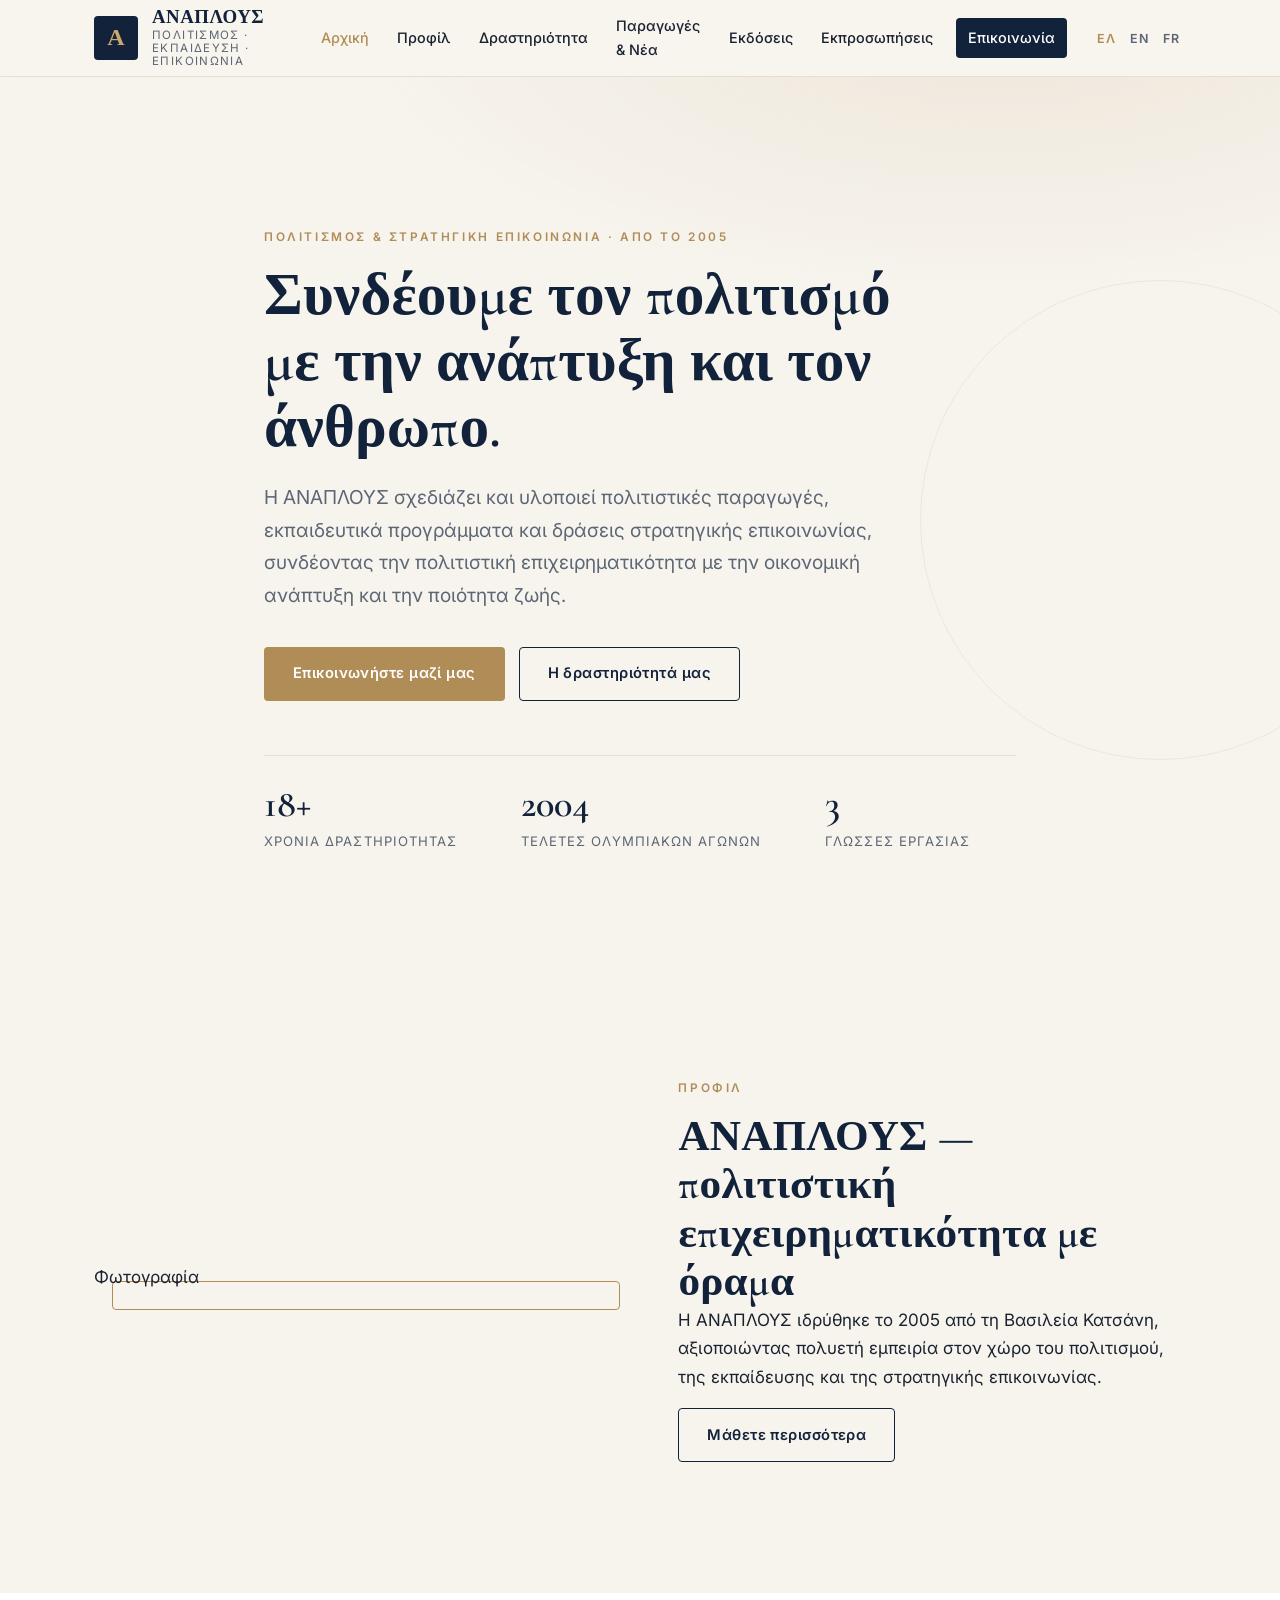
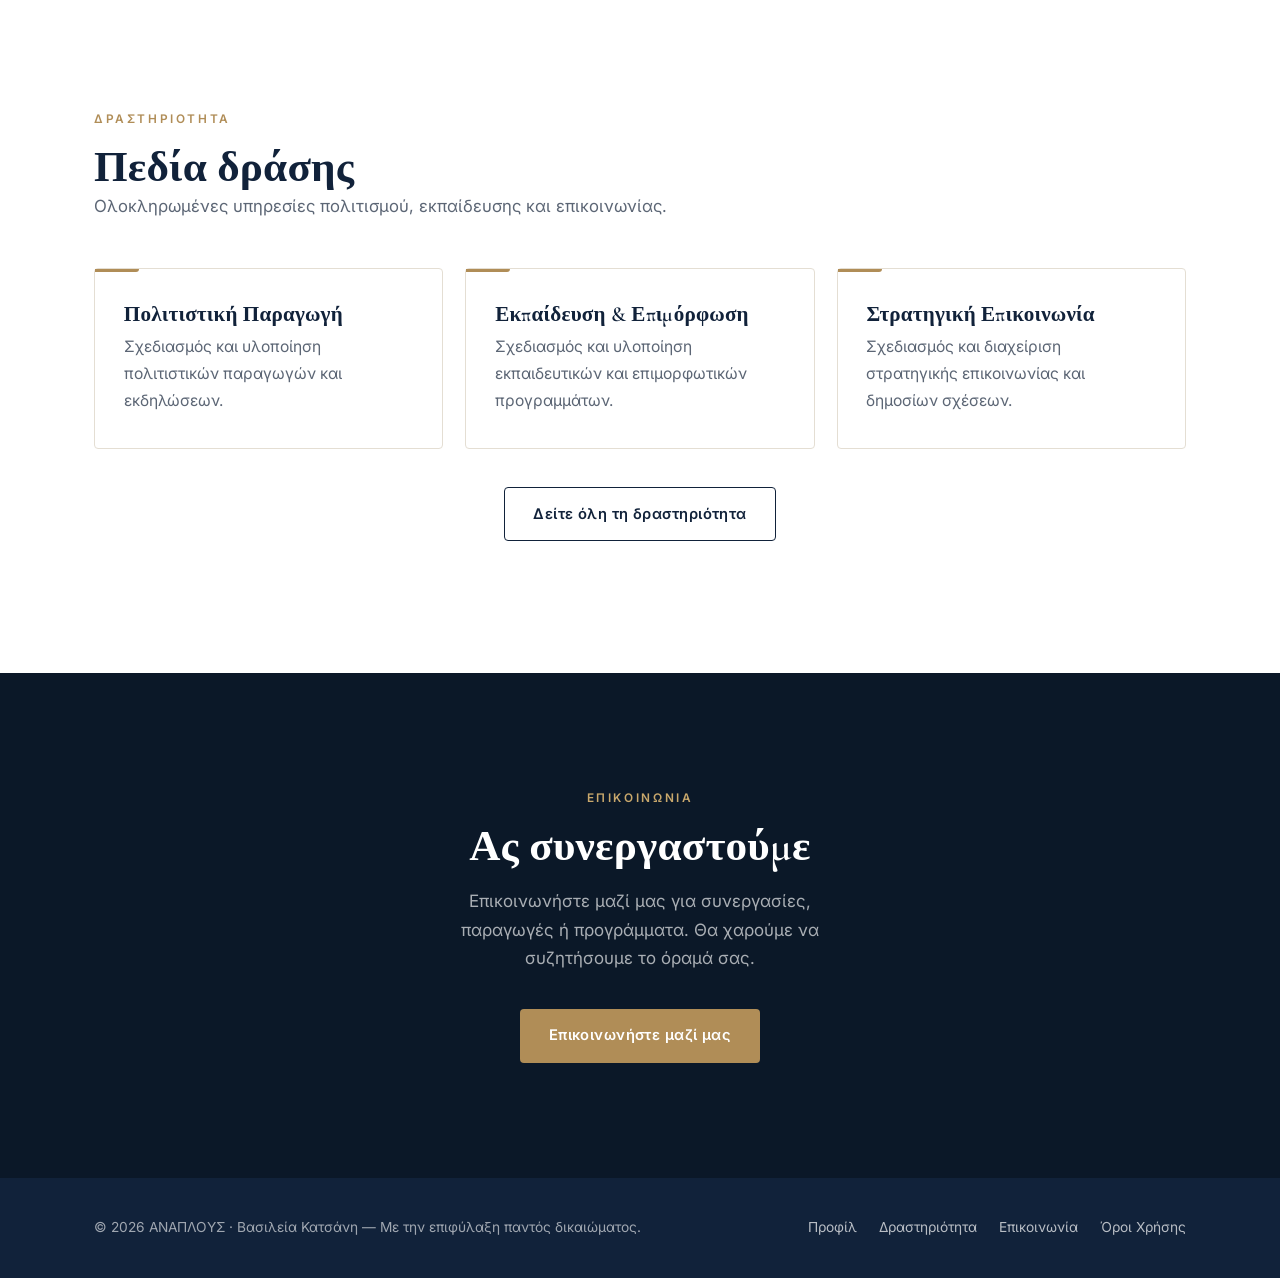
==== index.html @ 5180a160 "Law office website — multi-page demo (EL/EN/FR)" ====
<!DOCTYPE html>
<html lang="el">
<head>
  <meta charset="UTF-8" />
  <meta name="viewport" content="width=device-width, initial-scale=1.0" />
  <meta name="description" content="ΑΝΑΠΛΟΥΣ — πολιτιστικές παραγωγές, εκπαιδευτικά προγράμματα και στρατηγική επικοινωνία. Ίδρυση 2005, Βασιλεία Κατσάνη." />
  <title>ΑΝΑΠΛΟΥΣ | Βασιλεία Κατσάνη</title>
  <link rel="preconnect" href="https://fonts.googleapis.com" />
  <link rel="preconnect" href="https://fonts.gstatic.com" crossorigin />
  <link href="https://fonts.googleapis.com/css2?family=Cormorant+Garamond:wght@500;600;700&family=Inter:wght@300;400;500;600&display=swap" rel="stylesheet" />
  <link rel="stylesheet" href="css/styles.css" />
</head>
<body>
  <!-- ============ HEADER / NAV ============ -->
  <header class="site-header" id="top">
    <div class="container header-inner">
      <a href="index.html" class="brand">
        <span class="brand-mark">Α</span>
        <span class="brand-text">
          <strong>ΑΝΑΠΛΟΥΣ</strong>
          <em data-i18n="brand.role">Πολιτισμός &middot; Εκπαίδευση &middot; Επικοινωνία</em>
        </span>
      </a>
      <nav class="main-nav" aria-label="Κύρια πλοήγηση">
        <button class="nav-toggle" aria-expanded="false" aria-controls="nav-list">
          <span></span><span></span><span></span>
        </button>
        <ul id="nav-list">
          <li><a href="index.html" aria-current="page" data-i18n="nav.home">Αρχική</a></li>
          <li><a href="profile.html" data-i18n="nav.profile">Προφίλ</a></li>
          <li><a href="areas.html" data-i18n="nav.areas">Δραστηριότητα</a></li>
          <li><a href="news.html" data-i18n="nav.news">Παραγωγές &amp; Νέα</a></li>
          <li><a href="publications.html" data-i18n="nav.publications">Εκδόσεις</a></li>
          <li><a href="representations.html" data-i18n="nav.representations">Εκπροσωπήσεις</a></li>
          <li><a href="contact.html" class="nav-cta" data-i18n="nav.contact">Επικοινωνία</a></li>
        </ul>
      </nav>
      <div class="lang-switch" aria-label="Επιλογή γλώσσας">
        <button class="lang active" data-lang="el">ΕΛ</button>
        <button class="lang" data-lang="en">EN</button>
        <button class="lang" data-lang="fr">FR</button>
      </div>
    </div>
  </header>

  <main>
    <!-- ============ HERO ============ -->
    <section class="hero" id="home">
      <div class="container hero-inner">
        <p class="eyebrow" data-i18n="hero.eyebrow">Πολιτισμός &amp; Στρατηγική Επικοινωνία &middot; Από το 2005</p>
        <h1 data-i18n-html="hero.title">Συνδέουμε τον πολιτισμό<br />με την ανάπτυξη και τον άνθρωπο.</h1>
        <p class="lead" data-i18n="hero.lead">
          Η ΑΝΑΠΛΟΥΣ σχεδιάζει και υλοποιεί πολιτιστικές παραγωγές, εκπαιδευτικά
          προγράμματα και δράσεις στρατηγικής επικοινωνίας, συνδέοντας την πολιτιστική
          επιχειρηματικότητα με την οικονομική ανάπτυξη και την ποιότητα ζωής.
        </p>
        <div class="hero-actions">
          <a href="contact.html" class="btn btn-primary" data-i18n="hero.cta1">Επικοινωνήστε μαζί μας</a>
          <a href="areas.html" class="btn btn-ghost" data-i18n="hero.cta2">Η δραστηριότητά μας</a>
        </div>
        <ul class="hero-stats">
          <li><strong>18+</strong><span data-i18n="stat.years">Χρόνια δραστηριότητας</span></li>
          <li><strong>2004</strong><span data-i18n="stat.cases">Τελετές Ολυμπιακών Αγώνων</span></li>
          <li><strong>3</strong><span data-i18n="stat.langs">Γλώσσες εργασίας</span></li>
        </ul>
      </div>
    </section>

    <!-- ============ PROFILE TEASER ============ -->
    <section class="section" id="profile-teaser">
      <div class="container grid-2">
        <div class="section-media">
          <img class="img-fade portrait" src="assets/portrait.jpg"
               alt="Βασιλεία Κατσάνη — ΑΝΑΠΛΟΥΣ" width="640" height="800" loading="lazy" />
          <div class="portrait-placeholder" data-fallback data-i18n="profile.portrait">Φωτογραφία</div>
        </div>
        <div>
          <p class="eyebrow" data-i18n="profile.eyebrow">Προφίλ</p>
          <h2 data-i18n="profile.title">ΑΝΑΠΛΟΥΣ — πολιτιστική επιχειρηματικότητα με όραμα</h2>
          <p data-i18n="profile.p1">
            Η ΑΝΑΠΛΟΥΣ ιδρύθηκε το 2005 από τη Βασιλεία Κατσάνη, αξιοποιώντας πολυετή
            εμπειρία στον χώρο του πολιτισμού, της εκπαίδευσης και της στρατηγικής επικοινωνίας.
          </p>
          <p>
            <a href="profile.html" class="btn btn-ghost" data-i18n="cta.more">Μάθετε περισσότερα</a>
          </p>
        </div>
      </div>
    </section>

    <!-- ============ ACTIVITY PREVIEW ============ -->
    <section class="section section-alt" id="areas-preview">
      <div class="container">
        <header class="section-head">
          <p class="eyebrow" data-i18n="areas.eyebrow">Δραστηριότητα</p>
          <h2 data-i18n="areas.title">Πεδία δράσης</h2>
          <p class="section-sub" data-i18n="areas.sub">Ολοκληρωμένες υπηρεσίες πολιτισμού, εκπαίδευσης και επικοινωνίας.</p>
        </header>
        <div class="cards">
          <article class="card">
            <h3 data-i18n="areas.c1.t">Πολιτιστική Παραγωγή</h3>
            <p data-i18n="areas.c1.p">Σχεδιασμός και υλοποίηση πολιτιστικών παραγωγών και εκδηλώσεων.</p>
          </article>
          <article class="card">
            <h3 data-i18n="areas.c3.t">Εκπαίδευση &amp; Επιμόρφωση</h3>
            <p data-i18n="areas.c3.p">Σχεδιασμός και υλοποίηση εκπαιδευτικών και επιμορφωτικών προγραμμάτων.</p>
          </article>
          <article class="card">
            <h3 data-i18n="areas.c5.t">Στρατηγική Επικοινωνία</h3>
            <p data-i18n="areas.c5.p">Σχεδιασμός και διαχείριση στρατηγικής επικοινωνίας και δημοσίων σχέσεων.</p>
          </article>
        </div>
        <p style="text-align:center; margin-top:2.4rem;">
          <a href="areas.html" class="btn btn-ghost" data-i18n="cta.allAreas">Δείτε όλη τη δραστηριότητα</a>
        </p>
      </div>
    </section>

    <!-- ============ CTA BAND ============ -->
    <section class="section section-dark cta-band">
      <div class="container">
        <p class="eyebrow light" data-i18n="contact.eyebrow">Επικοινωνία</p>
        <h2 data-i18n="contact.title">Ας συνεργαστούμε</h2>
        <p class="contact-intro" data-i18n="contact.intro">
          Επικοινωνήστε μαζί μας για συνεργασίες, παραγωγές ή προγράμματα.
          Θα χαρούμε να συζητήσουμε το όραμά σας.
        </p>
        <a href="contact.html" class="btn btn-primary" data-i18n="hero.cta1">Επικοινωνήστε μαζί μας</a>
      </div>
    </section>
  </main>

  <!-- ============ FOOTER ============ -->
  <footer class="site-footer">
    <div class="container footer-inner">
      <p>&copy; <span id="year"></span> ΑΝΑΠΛΟΥΣ &middot; Βασιλεία Κατσάνη — <span data-i18n="footer.copy">Με την επιφύλαξη παντός δικαιώματος.</span></p>
      <nav class="footer-nav">
        <a href="profile.html" data-i18n="footer.profile">Προφίλ</a>
        <a href="areas.html" data-i18n="footer.areas">Δραστηριότητα</a>
        <a href="contact.html" data-i18n="footer.contact">Επικοινωνία</a>
        <a href="#" data-i18n="footer.terms">Όροι Χρήσης</a>
      </nav>
    </div>
  </footer>

  <script src="js/main.js"></script>
</body>
</html>
---- css/styles.css ----
/* ============================================================
   Δικηγορικό Γραφείο — Stylesheet
   Palette: deep navy + warm gold, ivory background
   Type:   Cormorant Garamond (display) + Inter (body)
   ============================================================ */

:root {
  --navy:        #11223a;
  --navy-deep:   #0b1828;
  --navy-soft:   #1c3354;
  --gold:        #b08d57;
  --gold-light:  #c9a86c;
  --ivory:       #f7f4ee;
  --paper:       #ffffff;
  --ink:         #1a2230;
  --muted:       #5c6675;
  --line:        #e4ded3;

  --container:   1140px;
  --radius:      4px;
  --shadow-sm:   0 2px 10px rgba(17, 34, 58, .06);
  --shadow-md:   0 14px 40px rgba(17, 34, 58, .12);
  --ease:        cubic-bezier(.22, .61, .36, 1);

  --ff-display:  "Cormorant Garamond", Georgia, serif;
  --ff-body:     "Inter", system-ui, -apple-system, sans-serif;
}

/* ---------- Reset / base ---------- */
*, *::before, *::after { box-sizing: border-box; }

html { scroll-behavior: smooth; scroll-padding-top: 84px; }

body {
  margin: 0;
  font-family: var(--ff-body);
  font-weight: 400;
  font-size: 17px;
  line-height: 1.7;
  color: var(--ink);
  background: var(--ivory);
  -webkit-font-smoothing: antialiased;
}

h1, h2, h3 { font-family: var(--ff-display); font-weight: 600; line-height: 1.12; margin: 0; color: var(--navy); letter-spacing: .2px; }
h1 { font-size: clamp(2.4rem, 5vw, 3.7rem); }
h2 { font-size: clamp(1.9rem, 3.4vw, 2.7rem); }
h3 { font-size: 1.32rem; }

p  { margin: 0 0 1rem; }
a  { color: var(--gold); text-decoration: none; transition: color .2s var(--ease); }
a:hover { color: var(--navy); }
img { max-width: 100%; display: block; }

.container { width: 100%; max-width: var(--container); margin-inline: auto; padding-inline: 24px; }

/* ---------- Shared bits ---------- */
.eyebrow {
  font-family: var(--ff-body);
  text-transform: uppercase;
  letter-spacing: .22em;
  font-size: .74rem;
  font-weight: 600;
  color: var(--gold);
  margin: 0 0 .9rem;
}
.eyebrow.light { color: var(--gold-light); }

.section { padding: clamp(64px, 9vw, 116px) 0; }
.section-alt { background: var(--paper); }
.section-head { max-width: 640px; margin-bottom: 3rem; }
.section-sub { color: var(--muted); font-size: 1.05rem; }

.grid-2 { display: grid; grid-template-columns: 1fr 1fr; gap: clamp(32px, 6vw, 80px); align-items: center; }

/* ---------- Buttons ---------- */
.btn {
  display: inline-flex; align-items: center; justify-content: center;
  font-family: var(--ff-body); font-weight: 600; font-size: .92rem;
  letter-spacing: .03em;
  padding: .92em 1.9em; border-radius: var(--radius);
  cursor: pointer; border: 1.5px solid transparent;
  transition: transform .2s var(--ease), background .2s var(--ease), color .2s var(--ease), border-color .2s var(--ease);
}
.btn-primary { background: var(--gold); color: #fff; }
.btn-primary:hover { background: var(--navy); color: #fff; transform: translateY(-2px); }
.btn-ghost { border-color: var(--navy); color: var(--navy); }
.btn-ghost:hover { background: var(--navy); color: #fff; transform: translateY(-2px); }

/* ============================================================
   HEADER / NAV
   ============================================================ */
.site-header {
  position: sticky; top: 0; z-index: 50;
  background: rgba(247, 244, 238, .88);
  backdrop-filter: saturate(160%) blur(10px);
  border-bottom: 1px solid var(--line);
  transition: box-shadow .3s var(--ease);
}
.site-header.scrolled { box-shadow: var(--shadow-sm); }
.header-inner { display: flex; align-items: center; justify-content: space-between; gap: 24px; min-height: 76px; }

.brand { display: flex; align-items: center; gap: 14px; color: var(--navy); }
.brand-mark {
  width: 44px; height: 44px; flex: none;
  display: grid; place-items: center;
  background: var(--navy); color: var(--gold-light);
  font-family: var(--ff-display); font-weight: 700; font-size: 1.5rem;
  border-radius: var(--radius);
}
.brand-text { display: flex; flex-direction: column; line-height: 1.15; }
.brand-text strong { font-family: var(--ff-display); font-size: 1.18rem; font-weight: 600; letter-spacing: .5px; }
.brand-text em { font-style: normal; font-size: .72rem; letter-spacing: .12em; text-transform: uppercase; color: var(--muted); }

.main-nav { display: flex; align-items: center; }
.main-nav ul { list-style: none; display: flex; align-items: center; gap: 4px; margin: 0; padding: 0; }
.main-nav a {
  display: block; padding: .55em .85em; border-radius: var(--radius);
  color: var(--ink); font-size: .9rem; font-weight: 500;
  transition: color .2s var(--ease), background .2s var(--ease);
}
.main-nav a:hover { color: var(--gold); }
.main-nav a[aria-current="page"] { color: var(--gold); }
.main-nav a.nav-cta { background: var(--navy); color: #fff; margin-left: .4rem; }
.main-nav a.nav-cta:hover,
.main-nav a.nav-cta[aria-current="page"] { background: var(--gold); color: #fff; }

.nav-toggle { display: none; background: none; border: 0; cursor: pointer; width: 40px; height: 40px; padding: 8px; }
.nav-toggle span { display: block; height: 2px; background: var(--navy); border-radius: 2px; transition: transform .3s var(--ease), opacity .2s var(--ease); }
.nav-toggle span + span { margin-top: 6px; }
.nav-toggle[aria-expanded="true"] span:nth-child(1) { transform: translateY(8px) rotate(45deg); }
.nav-toggle[aria-expanded="true"] span:nth-child(2) { opacity: 0; }
.nav-toggle[aria-expanded="true"] span:nth-child(3) { transform: translateY(-8px) rotate(-45deg); }

.lang-switch { display: flex; gap: 2px; }
.lang-switch .lang {
  background: none; border: 0; cursor: pointer;
  font-family: var(--ff-body); font-size: .78rem; font-weight: 600; letter-spacing: .06em;
  color: var(--muted); padding: .35em .5em; border-radius: 3px;
  transition: color .2s var(--ease);
}
.lang-switch .lang:hover { color: var(--navy); }
.lang-switch .lang.active { color: var(--gold); }

/* ============================================================
   HERO
   ============================================================ */
.hero {
  position: relative; overflow: hidden;
  background:
    radial-gradient(1100px 480px at 78% -8%, rgba(176, 141, 87, .14), transparent 60%),
    linear-gradient(180deg, var(--ivory), var(--ivory));
  padding: clamp(72px, 12vw, 150px) 0 clamp(60px, 9vw, 110px);
}
.hero::after {
  content: ""; position: absolute; right: -120px; top: 50%; transform: translateY(-50%);
  width: 480px; height: 480px; border: 1px solid var(--line); border-radius: 50%;
  opacity: .6; pointer-events: none;
}
.hero-inner { position: relative; max-width: 800px; }
.hero h1 { margin-bottom: 1.3rem; }
.hero .lead { font-size: 1.2rem; color: var(--muted); max-width: 620px; }
.hero-actions { display: flex; flex-wrap: wrap; gap: 14px; margin: 2.2rem 0 0; }

.hero-stats {
  list-style: none; display: flex; flex-wrap: wrap; gap: clamp(28px, 5vw, 64px);
  margin: 3.4rem 0 0; padding: 1.8rem 0 0; border-top: 1px solid var(--line);
}
.hero-stats li { display: flex; flex-direction: column; }
.hero-stats strong { font-family: var(--ff-display); font-size: 2.4rem; font-weight: 600; color: var(--navy); line-height: 1; }
.hero-stats span { font-size: .82rem; letter-spacing: .08em; text-transform: uppercase; color: var(--muted); margin-top: .4rem; }

/* ============================================================
   PROFILE / ABOUT
   ============================================================ */
.section-media { position: relative; }
.portrait {
  width: 100%; aspect-ratio: 4 / 5; object-fit: cover;
  border-radius: var(--radius); display: block;
  background: linear-gradient(160deg, var(--navy), var(--navy-soft));
  box-shadow: var(--shadow-md);
}
.section-media::before {
  content: ""; position: absolute; inset: 18px -18px -18px 18px;
  border: 1px solid var(--gold); border-radius: var(--radius); z-index: -1;
}

.check-list { list-style: none; margin: 1.6rem 0 0; padding: 0; }
.check-list li { position: relative; padding-left: 1.9rem; margin-bottom: .85rem; color: var(--ink); }
.check-list li::before {
  content: ""; position: absolute; left: 0; top: .5em;
  width: 9px; height: 9px; border: 2px solid var(--gold);
  border-top: 0; border-right: 0; transform: rotate(-45deg);
}

/* ============================================================
   PRACTICE AREAS — cards
   ============================================================ */
.cards { display: grid; grid-template-columns: repeat(3, 1fr); gap: 22px; }
.card {
  background: var(--ivory); border: 1px solid var(--line); border-radius: var(--radius);
  padding: 2.1rem 1.8rem; position: relative;
  transition: transform .25s var(--ease), box-shadow .25s var(--ease), border-color .25s var(--ease);
}
.section-alt .card { background: var(--paper); }
.card::before {
  content: ""; position: absolute; left: 0; top: 0; height: 3px; width: 44px;
  background: var(--gold); border-radius: 0 0 3px 0;
  transition: width .3s var(--ease);
}
.card:hover { transform: translateY(-5px); box-shadow: var(--shadow-md); border-color: transparent; }
.card:hover::before { width: 100%; }
.card h3 { margin-bottom: .5rem; }
.card p { color: var(--muted); margin: 0; font-size: .98rem; }

/* ============================================================
   NEWS
   ============================================================ */
.news-list { display: grid; grid-template-columns: repeat(3, 1fr); gap: 26px; }
.news-item { border-top: 2px solid var(--navy); padding-top: 1.2rem; }
.news-item time { font-size: .78rem; letter-spacing: .1em; text-transform: uppercase; color: var(--gold); font-weight: 600; }
.news-item h3 { font-size: 1.3rem; margin: .5rem 0 .6rem; }
.news-item p { color: var(--muted); font-size: .96rem; margin: 0; }

/* ============================================================
   PUBLICATIONS
   ============================================================ */
.pub-list { list-style: none; margin: 0; padding: 0; }
.pub-list li {
  display: grid; grid-template-columns: 88px 1fr; gap: 24px;
  padding: 1.6rem 0; border-bottom: 1px solid var(--line);
}
.pub-list li:first-child { border-top: 1px solid var(--line); }
.pub-year { font-family: var(--ff-display); font-size: 1.7rem; color: var(--gold); font-weight: 600; }
.pub-list h3 { font-size: 1.22rem; margin-bottom: .35rem; }
.pub-list p { color: var(--muted); font-size: .96rem; margin: 0; }

/* ============================================================
   REPRESENTATIONS — logos + testimonial
   ============================================================ */
.logos { display: grid; grid-template-columns: repeat(6, 1fr); gap: 16px; margin-bottom: 3.4rem; }
.logo-box {
  aspect-ratio: 3 / 2; display: grid; place-items: center;
  border: 1px solid var(--line); border-radius: var(--radius);
  color: var(--muted); font-size: .82rem; letter-spacing: .04em;
  background: var(--paper); transition: border-color .2s var(--ease), color .2s var(--ease);
}
.logo-box:hover { border-color: var(--gold); color: var(--navy); }

.testimonial {
  max-width: 780px; margin: 0 auto; text-align: center;
  font-family: var(--ff-display); font-size: clamp(1.4rem, 2.6vw, 1.95rem);
  line-height: 1.4; color: var(--navy); font-style: italic; position: relative;
  padding-top: 1.6rem;
}
.testimonial::before {
  content: "\201C"; font-family: var(--ff-display); font-size: 4rem; color: var(--gold);
  display: block; line-height: .4; margin-bottom: .4rem;
}
.testimonial cite { display: block; margin-top: 1.2rem; font-family: var(--ff-body); font-style: normal; font-size: .9rem; letter-spacing: .06em; color: var(--muted); }

/* ============================================================
   CONTACT (dark)
   ============================================================ */
.section-dark { background: var(--navy-deep); color: rgba(255, 255, 255, .8); }
.section-dark h2 { color: #fff; }
.section-dark .contact-intro { color: rgba(255, 255, 255, .65); max-width: 420px; }

.contact-details { list-style: none; margin: 2rem 0 0; padding: 0; }
.contact-details li { padding: .9rem 0; border-bottom: 1px solid rgba(255, 255, 255, .1); display: flex; flex-direction: column; }
.contact-details li span { font-size: .72rem; letter-spacing: .14em; text-transform: uppercase; color: var(--gold-light); margin-bottom: .25rem; }
.contact-details a { color: #fff; }
.contact-details a:hover { color: var(--gold-light); }

.contact-form { background: rgba(255, 255, 255, .04); border: 1px solid rgba(255, 255, 255, .1); border-radius: var(--radius); padding: clamp(24px, 4vw, 38px); }
.field { margin-bottom: 1.2rem; }
.field label { display: block; font-size: .78rem; letter-spacing: .1em; text-transform: uppercase; color: rgba(255, 255, 255, .7); margin-bottom: .5rem; }
.field input, .field textarea {
  width: 100%; font-family: var(--ff-body); font-size: 1rem; color: #fff;
  background: rgba(255, 255, 255, .06); border: 1px solid rgba(255, 255, 255, .16);
  border-radius: var(--radius); padding: .8em .9em; transition: border-color .2s var(--ease), background .2s var(--ease);
}
.field input:focus, .field textarea:focus { outline: 0; border-color: var(--gold); background: rgba(255, 255, 255, .1); }
.field textarea { resize: vertical; }
.contact-form .btn { width: 100%; }
.form-note { margin: 1rem 0 0; color: var(--gold-light); font-size: .92rem; text-align: center; }

/* ============================================================
   FOOTER
   ============================================================ */
.site-footer { background: var(--navy); color: rgba(255, 255, 255, .6); padding: 2.4rem 0; }
.footer-inner { display: flex; flex-wrap: wrap; align-items: center; justify-content: space-between; gap: 16px; }
.site-footer p { margin: 0; font-size: .86rem; }
.footer-nav { display: flex; flex-wrap: wrap; gap: 22px; }
.footer-nav a { color: rgba(255, 255, 255, .7); font-size: .86rem; }
.footer-nav a:hover { color: var(--gold-light); }

/* ============================================================
   CTA BAND (home page)
   ============================================================ */
.cta-band { text-align: center; }
.cta-band .eyebrow { margin-inline: auto; }
.cta-band .contact-intro { margin: 1rem auto 2rem; }
.cta-band .btn { margin-top: .2rem; }

/* ============================================================
   PAGE INTRO (inner pages) — spacing for non-hero headers
   ============================================================ */
.page-intro { padding-top: clamp(48px, 7vw, 84px); }
.page-intro .section-head { margin-bottom: 0; }

/* ============================================================
   IMAGES (portrait + logos) — fade in, graceful fallback
   Real files go in assets/ (see assets/README.md). Until then
   the styled placeholder shows; no broken-image icons appear.
   ============================================================ */
.img-fade { opacity: 0; transition: opacity .6s var(--ease); }
.img-fade.is-loaded { opacity: 1; }

.section-media .portrait {
  position: absolute; inset: 0; z-index: 1;
  width: 100%; height: 100%;
  object-fit: cover; border-radius: var(--radius);
}

.logo-box { position: relative; overflow: hidden; }
.logo-box img {
  position: absolute; inset: 0; z-index: 1;
  width: 100%; height: 100%;
  object-fit: contain; padding: 16px;
}

/* ============================================================
   Reveal-on-scroll
   ============================================================ */
.reveal { opacity: 0; transform: translateY(26px); transition: opacity .7s var(--ease), transform .7s var(--ease); }
.reveal.is-visible { opacity: 1; transform: none; }
@media (prefers-reduced-motion: reduce) {
  .reveal { opacity: 1; transform: none; transition: none; }
  html { scroll-behavior: auto; }
}

/* ============================================================
   RESPONSIVE
   ============================================================ */
@media (max-width: 980px) {
  .cards, .news-list { grid-template-columns: repeat(2, 1fr); }
  .logos { grid-template-columns: repeat(3, 1fr); }
}

@media (max-width: 820px) {
  .grid-2 { grid-template-columns: 1fr; }
  .section-media { max-width: 420px; }
  .section-media::before { inset: 12px -12px -12px 12px; }

  .nav-toggle { display: block; order: 3; }
  .lang-switch { order: 2; margin-left: auto; }
  .main-nav { position: static; }
  .main-nav ul {
    position: fixed; inset: 76px 0 auto 0;
    flex-direction: column; align-items: stretch; gap: 0;
    background: var(--ivory); border-bottom: 1px solid var(--line);
    padding: 12px 24px 24px; box-shadow: var(--shadow-md);
    transform: translateY(-12px); opacity: 0; pointer-events: none;
    transition: transform .3s var(--ease), opacity .3s var(--ease);
  }
  .main-nav ul.open { transform: none; opacity: 1; pointer-events: auto; }
  .main-nav a { padding: .9em .4em; border-bottom: 1px solid var(--line); }
  .main-nav a.nav-cta { margin: .8rem 0 0; text-align: center; }
}

@media (max-width: 560px) {
  body { font-size: 16px; }
  .cards, .news-list, .logos { grid-template-columns: 1fr; }
  .logos { grid-template-columns: repeat(2, 1fr); }
  .hero-stats { gap: 28px; }
  .pub-list li { grid-template-columns: 60px 1fr; gap: 16px; }
  .brand-text em { display: none; }
}
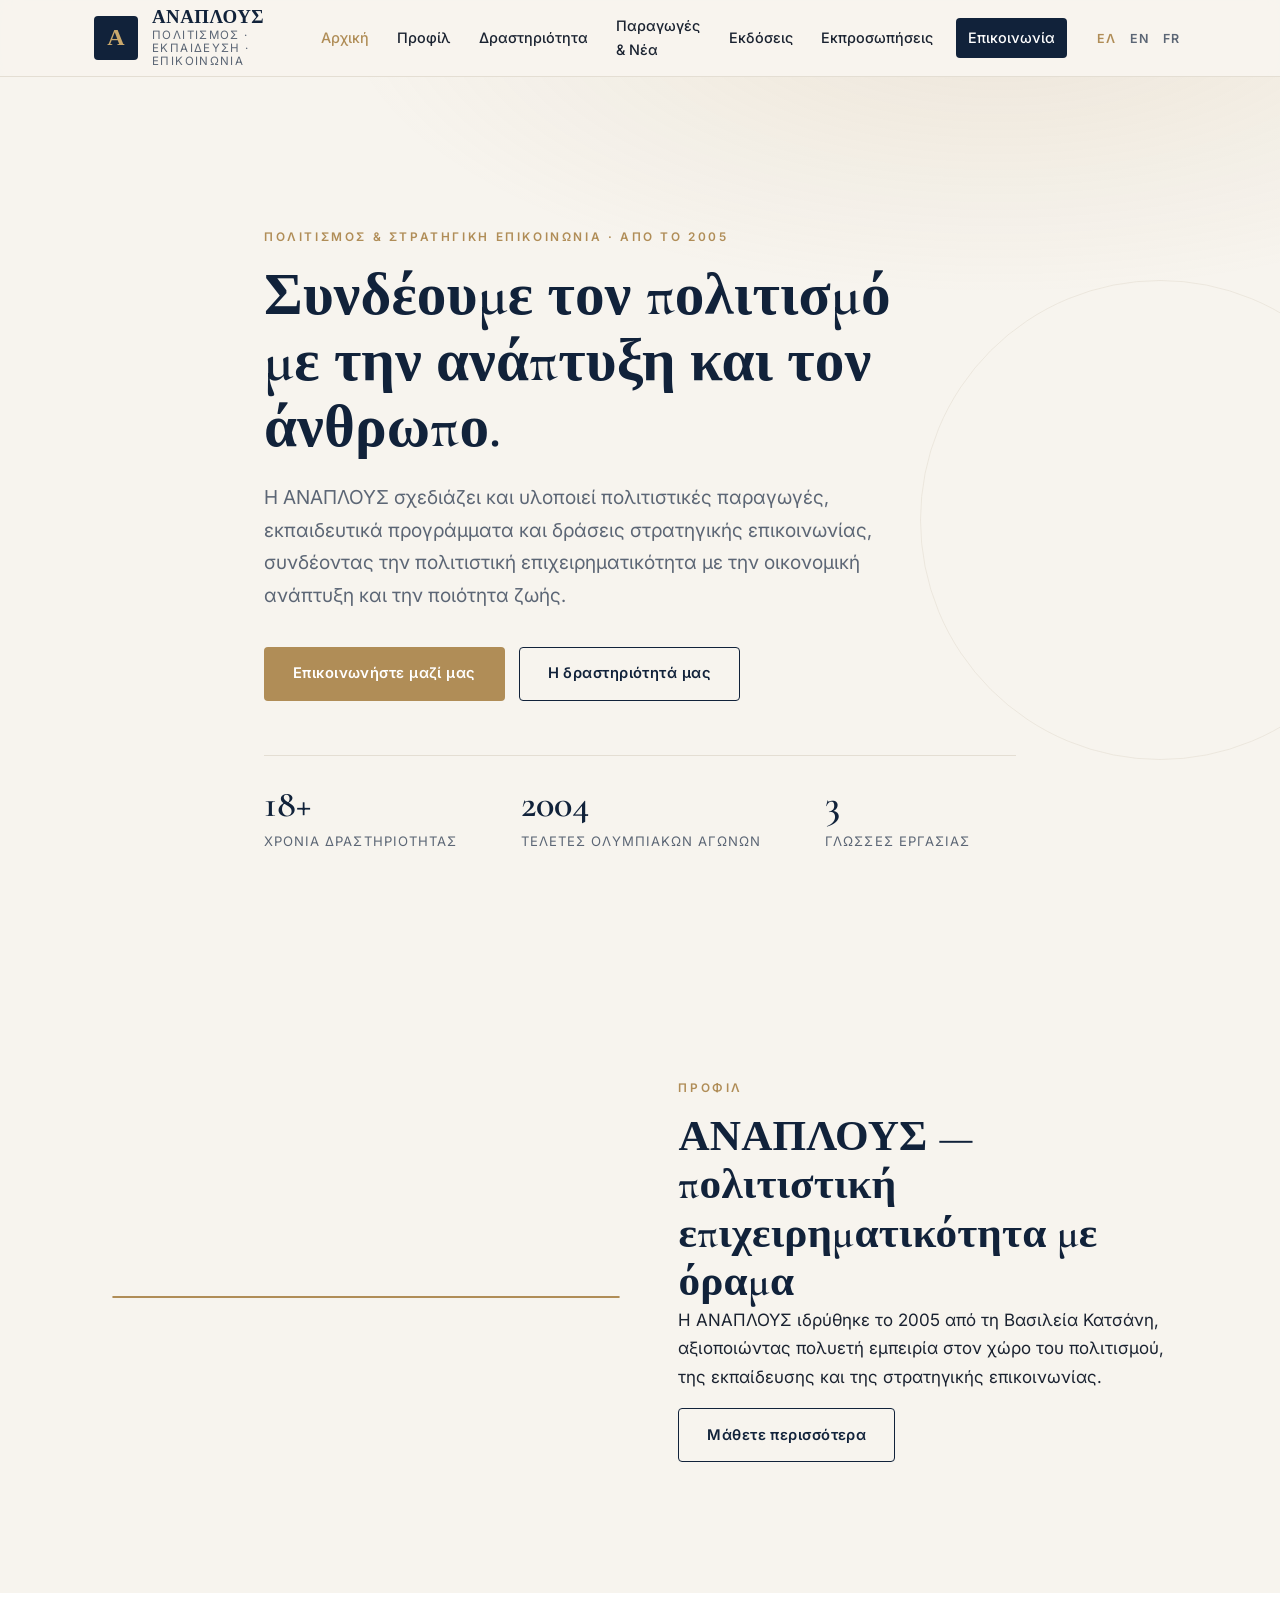
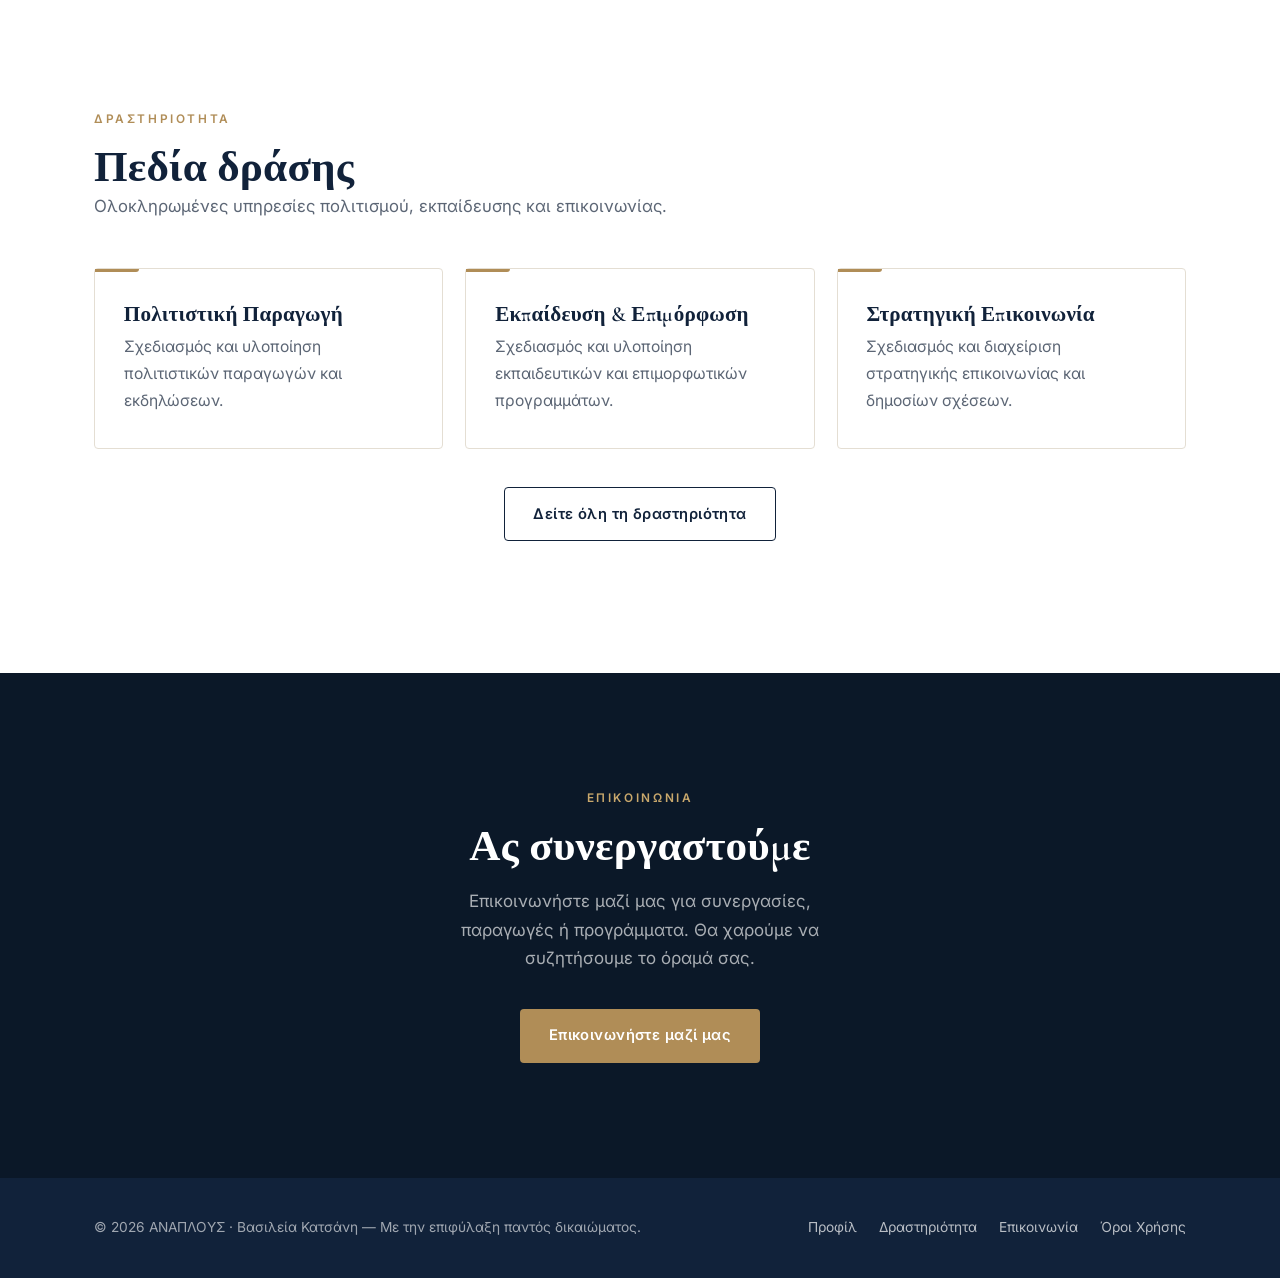
==== commit 30737a15: "Re-theme site to ANAPLOUS (cultural org) + wire images - Replace law content with ANAPLOUS cultural " ====
--- a/index.html
+++ b/index.html
@@ -8,6 +8,7 @@
   <link rel="preconnect" href="https://fonts.googleapis.com" />
   <link rel="preconnect" href="https://fonts.gstatic.com" crossorigin />
   <link href="https://fonts.googleapis.com/css2?family=Cormorant+Garamond:wght@500;600;700&family=Inter:wght@300;400;500;600&display=swap" rel="stylesheet" />
+  <link rel="icon" type="image/svg+xml" href="assets/favicon.svg" />
   <link rel="stylesheet" href="css/styles.css" />
 </head>
 <body>
@@ -70,7 +71,7 @@
     <section class="section" id="profile-teaser">
       <div class="container grid-2">
         <div class="section-media">
-          <img class="img-fade portrait" src="assets/portrait.jpg"
+          <img class="img-fade portrait" src="assets/portrait.svg"
                alt="Βασιλεία Κατσάνη — ΑΝΑΠΛΟΥΣ" width="640" height="800" loading="lazy" />
           <div class="portrait-placeholder" data-fallback data-i18n="profile.portrait">Φωτογραφία</div>
         </div>
--- a/css/styles.css
+++ b/css/styles.css
@@ -329,6 +329,27 @@
   width: 100%; height: 100%;
   object-fit: contain; padding: 16px;
 }
+
+/* ============================================================
+   OPTIONAL HERO IMAGE
+   Off by default (light hero). main.js adds .has-hero-image only
+   if assets/hero.jpg loads, switching to a dark overlay + light
+   text so the heading stays readable over any photo.
+   ============================================================ */
+.hero.has-hero-image {
+  background:
+    linear-gradient(180deg, rgba(11, 24, 40, .72), rgba(11, 24, 40, .82)),
+    url("../assets/hero.jpg") center / cover no-repeat;
+}
+.hero.has-hero-image .eyebrow { color: var(--gold-light); }
+.hero.has-hero-image h1 { color: #fff; }
+.hero.has-hero-image .lead { color: rgba(255, 255, 255, .85); }
+.hero.has-hero-image .hero-stats { border-top-color: rgba(255, 255, 255, .22); }
+.hero.has-hero-image .hero-stats strong { color: #fff; }
+.hero.has-hero-image .hero-stats span { color: rgba(255, 255, 255, .72); }
+.hero.has-hero-image::after { border-color: rgba(255, 255, 255, .25); opacity: .5; }
+.hero.has-hero-image .btn-ghost { border-color: rgba(255, 255, 255, .6); color: #fff; }
+.hero.has-hero-image .btn-ghost:hover { background: #fff; color: var(--navy); }
 
 /* ============================================================
    Reveal-on-scroll
